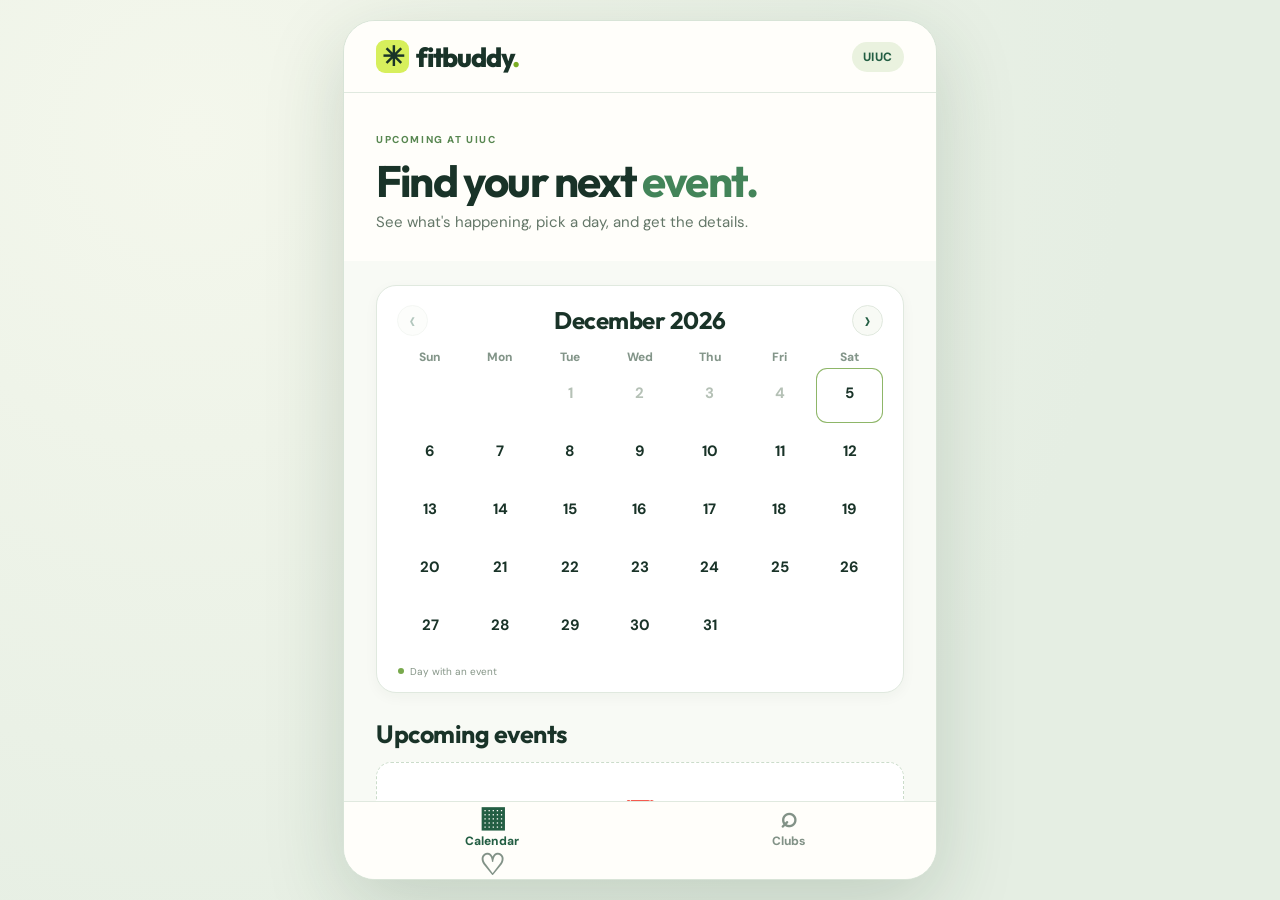
==== calendar.html @ 8c55e340 "Add fresh calendar preview page" ====
<!doctype html>
<html lang="en">
<head>
  <meta charset="utf-8">
  <meta name="viewport" content="width=device-width, initial-scale=1, viewport-fit=cover">
  <meta name="theme-color" content="#f8faf5">
  <meta name="description" content="FitBuddy helps UIUC students discover sport and fitness clubs.">
  <title>FitBuddy — Discover UIUC clubs</title>
  <link rel="preconnect" href="https://fonts.googleapis.com">
  <link rel="preconnect" href="https://fonts.gstatic.com" crossorigin>
  <link href="https://fonts.googleapis.com/css2?family=DM+Sans:wght@400;500;600;700;800&family=Outfit:wght@500;600;700;800&display=swap" rel="stylesheet">
  <link rel="stylesheet" href="styles.css?v=calendar-1">
  <script src="script.js?v=calendar-1" defer></script>
</head>
<body>
  <div class="app-shell">
    <header class="app-header">
      <a class="brand" href="index.html" aria-label="FitBuddy home"><span class="brand-mark" aria-hidden="true">✳</span><span>fitbuddy<span class="brand-dot">.</span></span></a>
      <span class="campus-pill">UIUC</span>
    </header>

    <main class="app-content">
      <section class="calendar-screen" data-screen="calendar" aria-labelledby="calendar-title">
        <div class="calendar-intro">
          <span class="eyebrow">UPCOMING AT UIUC</span>
          <h1 id="calendar-title">Find your next <em>event.</em></h1>
          <p>See what's happening, pick a day, and get the details.</p>
        </div>
        <div class="calendar-body">
          <div class="calendar-panel">
            <div class="calendar-toolbar"><button id="previous-month" type="button" aria-label="Previous month">‹</button><h2 id="calendar-month"></h2><button id="next-month" type="button" aria-label="Next month">›</button></div>
            <div class="calendar-weekdays" aria-hidden="true"><span>Sun</span><span>Mon</span><span>Tue</span><span>Wed</span><span>Thu</span><span>Fri</span><span>Sat</span></div>
            <div class="calendar-grid" id="calendar-grid" aria-label="Event calendar"></div>
            <p class="calendar-key"><span class="calendar-key-dot"></span> Day with an event</p>
          </div>
          <div class="event-heading"><h2 id="event-list-title">Upcoming events</h2><button id="show-all-events" type="button" hidden>Show all</button></div>
          <div class="event-list" id="event-list"></div>
          <div class="event-empty" id="event-empty" hidden><span aria-hidden="true">📅</span><h3>No events shown</h3><p>Browse OneIllinois for the latest activities.</p><a href="https://one.illinois.edu/events" target="_blank" rel="noopener noreferrer">Open OneIllinois events ↗</a></div>
          <p class="calendar-source">Selected events checked October 14, 2026. Times shown in Central Time. Confirm details on the official event page before going. <a href="https://one.illinois.edu/events" target="_blank" rel="noopener noreferrer">See all UIUC events ↗</a></p>
        </div>
      </section>

      <div data-screen="clubs" hidden>
      <section class="welcome" aria-labelledby="welcome-title">
        <span class="eyebrow">YOUR CAMPUS, YOUR NEXT MOVE</span>
        <h1 id="welcome-title">Find a club<br>you'll <em>love.</em></h1>
        <p>Discover sports and fitness clubs at UIUC that match your interests.</p>
      </section>

      <section class="discovery" aria-label="Find clubs">
        <label class="search-label" for="search">What sounds fun?</label>
        <div class="search-box"><span class="search-icon" aria-hidden="true">⌕</span><input id="search" type="search" placeholder="Search clubs or sports" autocomplete="off"></div>

        <div class="filter-row" role="group" aria-label="Filter by interest">
          <button class="filter-chip active" type="button" data-interest="All" aria-pressed="true">All</button>
          <button class="filter-chip" type="button" data-interest="Team sports" aria-pressed="false">⚽ Team sports</button>
          <button class="filter-chip" type="button" data-interest="Movement" aria-pressed="false">🤸 Movement</button>
          <button class="filter-chip" type="button" data-interest="Outdoors" aria-pressed="false">🌿 Outdoors</button>
          <button class="filter-chip" type="button" data-interest="Racket sports" aria-pressed="false">🏸 Racket sports</button>
          <button class="filter-chip" type="button" data-interest="Fitness" aria-pressed="false">💪 Fitness</button>
        </div>
        <input id="saved-only" type="checkbox" hidden>

        <div class="results-heading"><h2><span id="results-title">Clubs for you</span> <span id="result-count"></span></h2><span id="results-status" aria-live="polite"></span></div>
        <div class="activity-grid" id="activity-grid"></div>
        <div class="empty-state" id="empty-state" hidden><div aria-hidden="true">🔎</div><h3 id="empty-title">No clubs found</h3><p id="empty-message">Try a different search or clear a filter.</p><button class="text-button" id="clear-filters" type="button">Show all clubs →</button></div>
      </section>

      <p class="source-note">Clubs are listed on <a href="https://one.illinois.edu/club_signup?category_tags=6551794&amp;group_type=" target="_blank" rel="noopener noreferrer">OneIllinois ↗</a>. Check each club page for current meeting details.</p>
      </div>
    </main>

    <nav class="app-tabbar" aria-label="FitBuddy views">
      <button type="button" data-view="calendar" aria-pressed="true"><span aria-hidden="true">▦</span>Calendar</button>
      <button type="button" data-view="explore" aria-pressed="false"><span aria-hidden="true">⌕</span>Clubs</button>
      <button type="button" data-view="saved" aria-pressed="false"><span aria-hidden="true">♡</span>Saved</button>
    </nav>
  </div>

  <dialog id="details-dialog" aria-labelledby="dialog-title"><button class="dialog-close" type="button" aria-label="Close details">×</button><div id="dialog-content"></div></dialog>
</body>
</html>
---- styles.css ----
:root { --ink:#193328; --green:#235e43; --muted:#667a6c; --bg:#f8faf5; --line:#e0e9df; }
* { box-sizing:border-box; }
html { height:100%; }
body { display:grid; place-items:center; min-height:100dvh; margin:0; padding:20px; color:var(--ink); background:radial-gradient(circle at 15% 15%,#f4f7ec,#e5eee3 70%); font-family:'DM Sans',sans-serif; }
button,input { font:inherit; }
button { cursor:pointer; }
a { color:inherit; text-decoration:none; }
button:focus-visible,a:focus-visible,input:focus-visible { outline:3px solid #8aba62; outline-offset:2px; }
h1,h2,h3,h4,p { margin-top:0; }
h1,h2,h3,h4 { font-family:Outfit,sans-serif; }
.app-shell { display:flex; flex-direction:column; width:min(960px,66dvh,calc(100vw - 40px)); height:calc(100dvh - 40px); overflow:hidden; border:1px solid #d8e4d7; border-radius:32px; background:var(--bg); box-shadow:0 24px 80px rgba(29,67,41,.18); }
.app-header { display:flex; flex:none; align-items:center; justify-content:space-between; height:65px; padding:0 22px; border-bottom:1px solid var(--line); background:#fffefa; }
.brand { display:inline-flex; align-items:center; gap:7px; font-family:Outfit,sans-serif; font-size:23px; font-weight:800; letter-spacing:-1.2px; }
.brand-mark { display:grid; place-items:center; width:28px; height:28px; border-radius:9px; background:#d7ef5c; font-size:23px; line-height:1; }
.brand-dot { color:#7bad24; }
.campus-pill { padding:7px 11px; border-radius:99px; background:#eaf2df; color:var(--green); font-size:11px; font-weight:800; letter-spacing:.6px; }
.app-content { flex:1; min-height:0; overflow-y:auto; overscroll-behavior:contain; scrollbar-width:none; }
.app-content::-webkit-scrollbar,.filter-row::-webkit-scrollbar { display:none; }
[data-screen][hidden],#event-empty[hidden],#show-all-events[hidden] { display:none !important; }
.calendar-intro { padding:27px 22px 22px; background:#fffefa; }
.calendar-intro h1 { margin:10px 0 7px; font-size:39px; line-height:1.05; letter-spacing:-1.8px; }
.calendar-intro h1 em { color:#438459; font-style:normal; }
.calendar-intro p { margin:0; color:#647768; font-size:13px; line-height:1.5; }
.calendar-body { padding:20px 22px 24px; }
.calendar-panel { padding:16px 14px 11px; border:1px solid var(--line); border-radius:20px; background:white; box-shadow:0 4px 14px rgba(25,55,32,.04); }
.calendar-toolbar { display:flex; align-items:center; justify-content:space-between; gap:8px; margin-bottom:13px; }
.calendar-toolbar h2 { margin:0; font-size:20px; letter-spacing:-.5px; text-align:center; }
.calendar-toolbar button { display:grid; place-items:center; flex:none; width:31px; height:31px; border:1px solid #e1e9df; border-radius:50%; background:#f8faf5; color:var(--green); font-size:25px; line-height:1; }
.calendar-toolbar button:hover:not(:disabled) { background:#e8f2df; }
.calendar-toolbar button:disabled { opacity:.35; cursor:default; }
.calendar-weekdays,.calendar-grid { display:grid; grid-template-columns:repeat(7,minmax(0,1fr)); gap:3px; }
.calendar-weekdays { margin-bottom:3px; color:#839589; text-align:center; font-size:10px; font-weight:800; }
.calendar-day { position:relative; display:grid; place-items:center; width:100%; aspect-ratio:1; padding:0 0 5px; border:0; border-radius:11px; background:transparent; color:var(--ink); font-size:13px; font-weight:700; }
.calendar-day:hover:not(:disabled) { background:#edf5e8; }
.calendar-day:disabled { color:#b5c1b6; cursor:default; }
.calendar-day.is-today { box-shadow:inset 0 0 0 1px #8eb668; }
.calendar-day.is-selected { background:var(--green); color:white; }
.calendar-day.has-event i { position:absolute; bottom:5px; width:5px; height:5px; border-radius:50%; background:#78a94c; }
.calendar-day.is-selected i { background:#d7ef5c; }
.calendar-key { display:flex; align-items:center; gap:6px; margin:10px 1px 0; color:#849486; font-size:10px; }
.calendar-key-dot { width:6px; height:6px; border-radius:50%; background:#78a94c; }
.event-heading { display:flex; align-items:center; justify-content:space-between; gap:8px; margin:25px 0 12px; }
.event-heading h2 { margin:0; font-size:21px; letter-spacing:-.5px; }
.event-heading button { border:0; background:none; color:var(--green); font-size:11px; font-weight:800; }
.event-list { display:grid; gap:10px; }
.event-card { display:grid; grid-template-columns:49px minmax(0,1fr) 26px; align-items:center; gap:11px; min-height:91px; padding:12px; border:1px solid var(--line); border-radius:15px; background:white; box-shadow:0 3px 12px rgba(25,55,32,.04); }
.event-date { display:flex; flex-direction:column; align-items:center; justify-content:center; align-self:stretch; min-height:57px; border-radius:11px; background:#e5f0dd; color:var(--green); }
.event-date span { font-size:9px; font-weight:800; letter-spacing:.7px; text-transform:uppercase; }
.event-date strong { font-family:Outfit,sans-serif; font-size:23px; line-height:1; }
.event-card-main { min-width:0; }
.event-type { color:#5a8a50; font-size:9px; font-weight:800; text-transform:uppercase; letter-spacing:.8px; }
.event-card h3 { margin:3px 0 3px; font-size:14px; line-height:1.2; }
.event-card p { margin:0 0 4px; overflow:hidden; color:#708273; font-size:10px; text-overflow:ellipsis; white-space:nowrap; }
.event-time { color:#526e58; font-size:10px; font-weight:700; }
.event-link { display:grid; place-items:center; width:26px; height:26px; border-radius:50%; background:#eaf3e4; color:var(--green); font-size:17px; }
.event-link:hover { background:var(--green); color:white; }
.event-empty { padding:34px 15px; border:1px dashed #cbdcca; border-radius:15px; background:white; text-align:center; }
.event-empty>span { font-size:27px; }.event-empty h3 { margin:9px 0 4px; font-size:17px; }.event-empty p { margin:0 0 10px; color:var(--muted); font-size:12px; }.event-empty a { color:var(--green); font-size:12px; font-weight:800; text-decoration:underline; }
.calendar-source { margin:17px 0 0; color:#819183; font-size:11px; line-height:1.5; }
.calendar-source a { color:var(--green); font-weight:800; text-decoration:underline; }
.welcome { padding:27px 22px 22px; background:#fffefa; }
.eyebrow,.section-kicker { color:#588751; font-size:10px; font-weight:800; letter-spacing:1.6px; }
.welcome h1 { margin:10px 0 9px; font-size:44px; line-height:1.02; letter-spacing:-2.2px; }
.welcome h1 em { color:#438459; font-style:normal; }
.welcome p { max-width:320px; margin:0; color:#647768; font-size:13px; line-height:1.5; }
.discovery { padding:21px 22px 20px; }
.search-label { display:block; margin-bottom:9px; font-family:Outfit,sans-serif; font-size:15px; font-weight:700; }
.search-box { display:flex; align-items:center; gap:9px; height:49px; padding:0 13px; border:1px solid #dbe6da; border-radius:13px; background:white; box-shadow:0 4px 14px rgba(28,62,38,.04); }
.search-box:focus-within { outline:2px solid #90bb67; outline-offset:1px; }
.search-icon { color:#809584; font-size:28px; line-height:1; }
.search-box input { width:100%; min-width:0; border:0; outline:0; color:var(--ink); background:transparent; font-size:13px; }
.search-box input::placeholder { color:#9aa99d; }
.filter-row { display:flex; gap:8px; width:calc(100% + 22px); margin:16px 0 0; padding:0 22px 7px 0; overflow-x:auto; scrollbar-width:none; }
.filter-chip { flex:none; padding:9px 12px; border:1px solid #dfe7dd; border-radius:99px; background:white; color:#51685a; font-size:12px; font-weight:700; white-space:nowrap; }
.filter-chip:hover,.filter-chip.active { border-color:var(--green); background:var(--green); color:white; }
.results-heading { display:flex; align-items:center; justify-content:space-between; gap:6px; margin:21px 0 12px; }
.results-heading h2 { margin:0; font-size:21px; letter-spacing:-.5px; }
#result-count { display:inline-grid; place-items:center; width:24px; height:24px; margin-left:4px; border-radius:50%; background:#e2efd9; color:#4f7955; font:700 11px 'DM Sans',sans-serif; vertical-align:middle; }
#results-status { color:#859588; font-size:10px; white-space:nowrap; }
.activity-grid { display:grid; gap:11px; }
.activity-card { display:grid; grid-template-columns:91px minmax(0,1fr); min-height:146px; overflow:hidden; border:1px solid #e0e9df; border-radius:16px; background:white; box-shadow:0 4px 14px rgba(25,55,32,.04); }
.card-visual { position:relative; display:grid; place-items:center; min-height:146px; overflow:hidden; }
.card-visual::before,.dialog-visual::before { content:''; position:absolute; width:120px; height:120px; top:-60px; right:-55px; border-radius:50%; background:rgba(255,255,255,.36); }
.card-visual::after { content:''; position:absolute; width:70px; height:70px; bottom:-38px; left:-20px; border-radius:50%; background:rgba(255,255,255,.25); }
.lime { background:#e8f0c7; }.peach { background:#f7e5d5; }.lavender { background:#ece7f3; }.sage { background:#dcebdc; }.sky { background:#dceaf1; }.pink { background:#f4e2e9; }.gold { background:#f5edca; }.blue { background:#e1e9f6; }
.card-emoji { z-index:1; font-size:37px; }
.category-label { display:none; }
.card-body { display:flex; flex-direction:column; min-width:0; padding:11px 12px; }
.card-title-row { display:flex; justify-content:space-between; align-items:start; gap:4px; }
.card-title-row h4 { margin:0; font-size:15px; line-height:1.17; letter-spacing:-.3px; }
.save-button { flex:none; padding:0; border:0; background:none; color:#6e8d6a; font-size:23px; line-height:19px; }
.save-button.is-saved { color:#d96b68; }
.card-body>p { display:-webkit-box; overflow:hidden; -webkit-box-orient:vertical; -webkit-line-clamp:2; margin:6px 0; color:#697b6c; font-size:11px; line-height:1.4; }
.tag-list { display:flex; flex-wrap:wrap; gap:4px; margin-bottom:6px; }
.tag-list span { padding:3px 5px; border-radius:5px; background:#eff4ec; color:#65806a; font-size:9px; font-weight:700; }
.card-bottom-row { display:flex; justify-content:space-between; align-items:center; gap:5px; margin-top:auto; padding-top:6px; border-top:1px solid #edf1ea; color:#748776; font-size:10px; font-weight:700; }
.details-button { display:grid; place-items:center; flex:none; width:25px; height:25px; border:0; border-radius:50%; background:#e8f1e1; color:#3c7a48; font-size:16px; }
.details-button:hover { background:var(--green); color:white; }
.source-note { margin:0; padding:0 22px 24px; color:#829183; font-size:11px; line-height:1.5; }
.source-note a { color:var(--green); font-weight:800; text-decoration:underline; text-underline-offset:2px; }
.empty-state[hidden] { display:none; }
.empty-state { padding:42px 15px; border:1px dashed #cbdcca; border-radius:15px; background:white; text-align:center; }
.empty-state>div { font-size:30px; }.empty-state h3 { margin:9px 0 5px; font-size:18px; }.empty-state p { margin:0 0 11px; color:var(--muted); font-size:12px; }
.text-button { border:0; background:none; color:var(--green); font-size:12px; font-weight:800; }
.app-tabbar { display:grid; flex:none; grid-template-columns:1fr 1fr; height:66px; border-top:1px solid var(--line); background:#fffefa; }
.app-tabbar button { display:flex; flex-direction:column; align-items:center; justify-content:center; gap:1px; border:0; background:transparent; color:#829287; font-size:10px; font-weight:800; }
.app-tabbar button span { font-size:26px; line-height:1; }
.app-tabbar button[aria-pressed="true"] { color:var(--green); }
dialog { width:min(390px,calc(100% - 28px)); max-height:calc(100dvh - 35px); padding:0 0 22px; border:0; border-radius:23px; color:var(--ink); box-shadow:0 22px 70px rgba(13,40,21,.27); }
dialog::backdrop { background:rgba(15,43,26,.55); }
.dialog-close { position:absolute; z-index:2; top:13px; right:13px; display:grid; place-items:center; width:35px; height:35px; border:0; border-radius:50%; background:white; font-size:24px; }
.dialog-visual { position:relative; display:grid; place-items:center; height:130px; overflow:hidden; }
.dialog-visual span { z-index:1; font-size:61px; }
#dialog-content>.section-kicker,#dialog-content>h2,#dialog-content>p,#dialog-content>h3,.official-link,.dialog-save { margin-left:22px; margin-right:22px; }
#dialog-content>.section-kicker { display:block; margin-top:22px; }
#dialog-content>h2 { margin-top:5px; margin-bottom:8px; font-size:28px; line-height:1.1; }
#dialog-content>p { color:#607163; font-size:13px; line-height:1.55; }
#dialog-content>h3 { margin-top:23px; margin-bottom:7px; font-size:17px; }
#dialog-content .demo-note { padding:10px 12px; border-radius:9px; background:#f0f4ec; font-size:11px; }
.primary-button,.secondary-button { display:flex; align-items:center; justify-content:center; min-height:45px; border-radius:99px; font-size:13px; font-weight:800; }
.primary-button { border:0; background:var(--green); color:white; }.primary-button:hover { background:#347953; }
.secondary-button { border:1px solid #bad1bc; background:white; color:var(--green); }.secondary-button:hover { background:#eef5e9; }
.official-link { margin-top:8px; }.dialog-save { width:calc(100% - 44px); margin-top:9px; }
@media (min-width:501px) {
  .app-header { height:72px; padding:0 32px; }
  .brand { font-size:27px; }
  .brand-mark { width:33px; height:33px; font-size:27px; }
  .campus-pill { font-size:12px; }
  .calendar-intro { padding:34px 32px 27px; }
  .calendar-intro h1 { font-size:clamp(44px,4.6dvh,62px); }
  .calendar-intro p { font-size:15px; }
  .calendar-body { padding:24px 32px 30px; }
  .calendar-panel { padding:19px 20px 14px; }
  .calendar-toolbar h2 { font-size:24px; }
  .calendar-day { max-height:55px; font-size:15px; }
  .calendar-weekdays { font-size:12px; }
  .event-heading h2 { font-size:25px; }
  .event-card { grid-template-columns:58px minmax(0,1fr) 30px; min-height:105px; padding:15px; }
  .event-date strong { font-size:27px; }
  .event-card h3 { font-size:18px; }
  .event-card p,.event-time { font-size:12px; }
  .event-type { font-size:10px; }
  .calendar-source { font-size:12px; }
  .welcome { padding:34px 32px 27px; }
  .welcome h1 { font-size:clamp(46px,5dvh,65px); }
  .welcome p { max-width:480px; font-size:15px; }
  .discovery { padding:24px 32px 24px; }
  .search-label { font-size:17px; }
  .search-box { height:56px; }
  .search-box input { font-size:15px; }
  .filter-row { width:calc(100% + 32px); padding-right:32px; }
  .filter-chip { font-size:13px; padding:10px 15px; }
  .results-heading { margin-top:27px; }
  .results-heading h2 { font-size:26px; }
  .activity-grid { gap:13px; }
  .activity-card { grid-template-columns:115px minmax(0,1fr); min-height:155px; }
  .card-visual { min-height:155px; }
  .card-emoji { font-size:44px; }
  .card-body { padding:15px 18px; }
  .card-title-row h4 { font-size:19px; }
  .card-body>p { font-size:13px; }
  .tag-list span { font-size:10px; }
  .card-bottom-row { font-size:11px; }
  .source-note { padding:0 32px 30px; font-size:12px; }
  .app-tabbar { height:78px; }
  .app-tabbar button { font-size:12px; }
  .app-tabbar button span { font-size:29px; }
}
@media (max-width:500px) {
  body { display:block; min-height:100dvh; padding:0; background:var(--bg); }
  .app-shell { width:100%; height:100dvh; border:0; border-radius:0; box-shadow:none; }
  .app-header { height:calc(62px + env(safe-area-inset-top)); padding-top:env(safe-area-inset-top); }
  .app-tabbar { height:calc(66px + env(safe-area-inset-bottom)); padding-bottom:env(safe-area-inset-bottom); }
}
@media (max-width:360px) { .welcome h1 { font-size:40px; }.activity-card { grid-template-columns:77px minmax(0,1fr); }.card-body { padding:10px; }.card-title-row h4 { font-size:14px; } }
@media (prefers-reduced-motion:reduce) { * { scroll-behavior:auto !important; } }
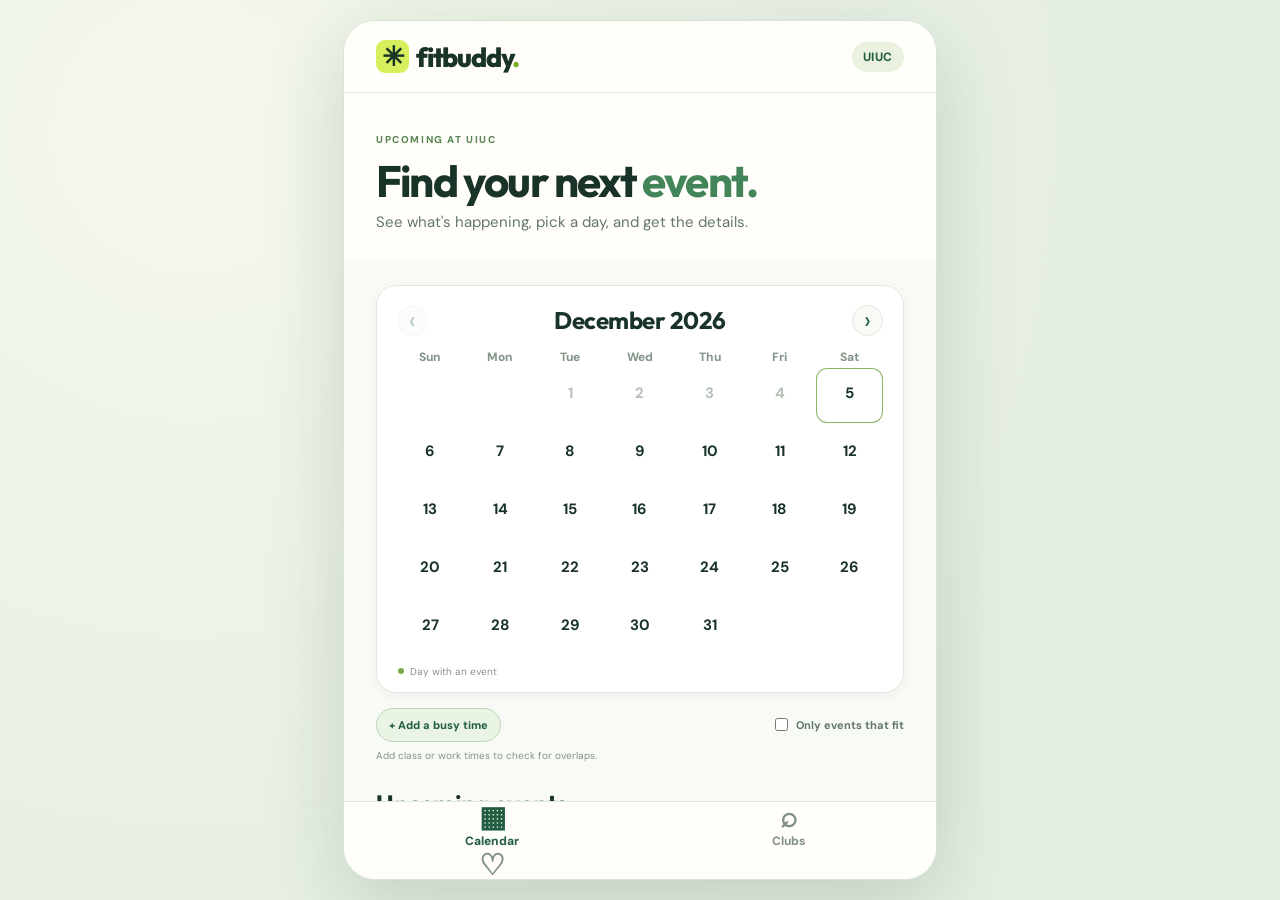
==== commit cddbd6c2: "Add full OneIllinois directory and schedule fit checks" ====
--- a/calendar.html
+++ b/calendar.html
@@ -9,13 +9,14 @@
   <link rel="preconnect" href="https://fonts.googleapis.com">
   <link rel="preconnect" href="https://fonts.gstatic.com" crossorigin>
   <link href="https://fonts.googleapis.com/css2?family=DM+Sans:wght@400;500;600;700;800&family=Outfit:wght@500;600;700;800&display=swap" rel="stylesheet">
-  <link rel="stylesheet" href="styles.css?v=calendar-1">
-  <script src="script.js?v=calendar-1" defer></script>
+  <link rel="stylesheet" href="styles.css?v=directory-1">
+  <script src="club-directory.js?v=directory-1" defer></script>
+  <script src="script.js?v=directory-1" defer></script>
 </head>
 <body>
   <div class="app-shell">
     <header class="app-header">
-      <a class="brand" href="index.html" aria-label="FitBuddy home"><span class="brand-mark" aria-hidden="true">✳</span><span>fitbuddy<span class="brand-dot">.</span></span></a>
+      <a class="brand" href="directory.html" aria-label="FitBuddy home"><span class="brand-mark" aria-hidden="true">✳</span><span>fitbuddy<span class="brand-dot">.</span></span></a>
       <span class="campus-pill">UIUC</span>
     </header>
 
@@ -33,40 +34,42 @@
             <div class="calendar-grid" id="calendar-grid" aria-label="Event calendar"></div>
             <p class="calendar-key"><span class="calendar-key-dot"></span> Day with an event</p>
           </div>
+          <div class="availability-row"><button id="add-busy-time" type="button">+ Add a busy time</button><label><input id="fit-only" type="checkbox"> Only events that fit</label></div>
+          <p class="availability-note" id="availability-note">Add class or work times to check for overlaps.</p>
           <div class="event-heading"><h2 id="event-list-title">Upcoming events</h2><button id="show-all-events" type="button" hidden>Show all</button></div>
           <div class="event-list" id="event-list"></div>
           <div class="event-empty" id="event-empty" hidden><span aria-hidden="true">📅</span><h3>No events shown</h3><p>Browse OneIllinois for the latest activities.</p><a href="https://one.illinois.edu/events" target="_blank" rel="noopener noreferrer">Open OneIllinois events ↗</a></div>
-          <p class="calendar-source">Selected events checked October 14, 2026. Times shown in Central Time. Confirm details on the official event page before going. <a href="https://one.illinois.edu/events" target="_blank" rel="noopener noreferrer">See all UIUC events ↗</a></p>
+          <p class="calendar-source">Selected events checked October 14, 2026. Schedule checks use only busy times you add here. Joining happens on OneIllinois and may require sign-in. <a href="https://one.illinois.edu/events" target="_blank" rel="noopener noreferrer">See all UIUC events ↗</a></p>
         </div>
       </section>
 
       <div data-screen="clubs" hidden>
       <section class="welcome" aria-labelledby="welcome-title">
-        <span class="eyebrow">YOUR CAMPUS, YOUR NEXT MOVE</span>
-        <h1 id="welcome-title">Find a club<br>you'll <em>love.</em></h1>
-        <p>Discover sports and fitness clubs at UIUC that match your interests.</p>
+        <span class="eyebrow">THE WHOLE UIUC DIRECTORY</span>
+        <h1 id="welcome-title">Find your<br><em>people.</em></h1>
+        <p>Search every public OneIllinois group, from sports to arts and everything between.</p>
       </section>
 
       <section class="discovery" aria-label="Find clubs">
-        <label class="search-label" for="search">What sounds fun?</label>
-        <div class="search-box"><span class="search-icon" aria-hidden="true">⌕</span><input id="search" type="search" placeholder="Search clubs or sports" autocomplete="off"></div>
+        <label class="search-label" for="search">Find a club</label>
+        <div class="search-box"><span class="search-icon" aria-hidden="true">⌕</span><input id="search" type="search" placeholder="Search all UIUC clubs" autocomplete="off"></div>
 
         <div class="filter-row" role="group" aria-label="Filter by interest">
-          <button class="filter-chip active" type="button" data-interest="All" aria-pressed="true">All</button>
-          <button class="filter-chip" type="button" data-interest="Team sports" aria-pressed="false">⚽ Team sports</button>
-          <button class="filter-chip" type="button" data-interest="Movement" aria-pressed="false">🤸 Movement</button>
-          <button class="filter-chip" type="button" data-interest="Outdoors" aria-pressed="false">🌿 Outdoors</button>
-          <button class="filter-chip" type="button" data-interest="Racket sports" aria-pressed="false">🏸 Racket sports</button>
-          <button class="filter-chip" type="button" data-interest="Fitness" aria-pressed="false">💪 Fitness</button>
+          <button class="filter-chip active" type="button" data-interest="All" aria-pressed="true">All groups</button>
+          <button class="filter-chip" type="button" data-interest="Sports" aria-pressed="false">⚽ Sports</button>
+          <button class="filter-chip" type="button" data-interest="Wellness" aria-pressed="false">💪 Wellness</button>
+          <button class="filter-chip" type="button" data-interest="Arts" aria-pressed="false">🎨 Arts</button>
+          <button class="filter-chip" type="button" data-interest="Social" aria-pressed="false">✳ Social</button>
         </div>
         <input id="saved-only" type="checkbox" hidden>
 
         <div class="results-heading"><h2><span id="results-title">Clubs for you</span> <span id="result-count"></span></h2><span id="results-status" aria-live="polite"></span></div>
         <div class="activity-grid" id="activity-grid"></div>
+        <button class="load-more" id="load-more" type="button" hidden>Show more clubs</button>
         <div class="empty-state" id="empty-state" hidden><div aria-hidden="true">🔎</div><h3 id="empty-title">No clubs found</h3><p id="empty-message">Try a different search or clear a filter.</p><button class="text-button" id="clear-filters" type="button">Show all clubs →</button></div>
       </section>
 
-      <p class="source-note">Clubs are listed on <a href="https://one.illinois.edu/club_signup?category_tags=6551794&amp;group_type=" target="_blank" rel="noopener noreferrer">OneIllinois ↗</a>. Check each club page for current meeting details.</p>
+      <p class="source-note">Directory snapshot from October 14, 2026. Check <a href="https://one.illinois.edu/club_signup" target="_blank" rel="noopener noreferrer">OneIllinois ↗</a> for current membership and event details.</p>
       </div>
     </main>
 
@@ -78,5 +81,22 @@
   </div>
 
   <dialog id="details-dialog" aria-labelledby="dialog-title"><button class="dialog-close" type="button" aria-label="Close details">×</button><div id="dialog-content"></div></dialog>
+  <dialog id="availability-dialog" aria-labelledby="availability-title">
+    <button class="availability-close dialog-close" type="button" aria-label="Close schedule">×</button>
+    <div class="availability-dialog-body">
+      <span class="eyebrow">MY SCHEDULE</span>
+      <h2 id="availability-title">When are you busy?</h2>
+      <p>Add class, work, or other busy times. They stay in this browser.</p>
+      <form id="busy-form">
+        <label>Date <input id="busy-date" type="date" required></label>
+        <div class="busy-time-row"><label>From <input id="busy-start" type="time" required></label><label>To <input id="busy-end" type="time" required></label></div>
+        <label>What is it? <input id="busy-label" type="text" maxlength="40" placeholder="Class, work, practice…"></label>
+        <p class="busy-error" id="busy-error" aria-live="polite"></p>
+        <button class="primary-button" type="submit">Save busy time</button>
+      </form>
+      <h3>Saved busy times</h3>
+      <div id="busy-list"></div>
+    </div>
+  </dialog>
 </body>
 </html>
--- a/styles.css
+++ b/styles.css
@@ -39,11 +39,17 @@
 .calendar-day.is-selected i { background:#d7ef5c; }
 .calendar-key { display:flex; align-items:center; gap:6px; margin:10px 1px 0; color:#849486; font-size:10px; }
 .calendar-key-dot { width:6px; height:6px; border-radius:50%; background:#78a94c; }
+.availability-row { display:flex; align-items:center; justify-content:space-between; flex-wrap:wrap; gap:8px; margin-top:15px; }
+.availability-row button { padding:9px 12px; border:1px solid #bdd5ba; border-radius:99px; background:#eaf4e5; color:var(--green); font-size:11px; font-weight:800; }
+.availability-row button:hover { background:#dcefd5; }
+.availability-row label { display:flex; align-items:center; gap:5px; color:#617763; font-size:11px; font-weight:700; }
+.availability-row input { accent-color:var(--green); }
+.availability-note { margin:7px 0 0; color:#859587; font-size:10px; line-height:1.4; }
 .event-heading { display:flex; align-items:center; justify-content:space-between; gap:8px; margin:25px 0 12px; }
 .event-heading h2 { margin:0; font-size:21px; letter-spacing:-.5px; }
 .event-heading button { border:0; background:none; color:var(--green); font-size:11px; font-weight:800; }
 .event-list { display:grid; gap:10px; }
-.event-card { display:grid; grid-template-columns:49px minmax(0,1fr) 26px; align-items:center; gap:11px; min-height:91px; padding:12px; border:1px solid var(--line); border-radius:15px; background:white; box-shadow:0 3px 12px rgba(25,55,32,.04); }
+.event-card { display:grid; grid-template-columns:49px minmax(0,1fr); align-items:start; gap:11px; min-height:105px; padding:12px; border:1px solid var(--line); border-radius:15px; background:white; box-shadow:0 3px 12px rgba(25,55,32,.04); }
 .event-date { display:flex; flex-direction:column; align-items:center; justify-content:center; align-self:stretch; min-height:57px; border-radius:11px; background:#e5f0dd; color:var(--green); }
 .event-date span { font-size:9px; font-weight:800; letter-spacing:.7px; text-transform:uppercase; }
 .event-date strong { font-family:Outfit,sans-serif; font-size:23px; line-height:1; }
@@ -52,8 +58,11 @@
 .event-card h3 { margin:3px 0 3px; font-size:14px; line-height:1.2; }
 .event-card p { margin:0 0 4px; overflow:hidden; color:#708273; font-size:10px; text-overflow:ellipsis; white-space:nowrap; }
 .event-time { color:#526e58; font-size:10px; font-weight:700; }
-.event-link { display:grid; place-items:center; width:26px; height:26px; border-radius:50%; background:#eaf3e4; color:var(--green); font-size:17px; }
-.event-link:hover { background:var(--green); color:white; }
+.event-fit { display:inline-block; margin-left:7px; padding:3px 6px; border-radius:99px; font-size:9px; font-weight:800; }
+.event-fit.available { background:#e8f3e4; color:#3a794a; }
+.event-fit.conflict { background:#fff0e7; color:#a15b2a; }
+.event-join { display:block; width:max-content; margin-top:9px; color:var(--green); font-size:11px; font-weight:800; text-decoration:underline; text-underline-offset:3px; }
+.event-join:hover { color:#438c5c; }
 .event-empty { padding:34px 15px; border:1px dashed #cbdcca; border-radius:15px; background:white; text-align:center; }
 .event-empty>span { font-size:27px; }.event-empty h3 { margin:9px 0 4px; font-size:17px; }.event-empty p { margin:0 0 10px; color:var(--muted); font-size:12px; }.event-empty a { color:var(--green); font-size:12px; font-weight:800; text-decoration:underline; }
 .calendar-source { margin:17px 0 0; color:#819183; font-size:11px; line-height:1.5; }
@@ -75,7 +84,7 @@
 .filter-chip:hover,.filter-chip.active { border-color:var(--green); background:var(--green); color:white; }
 .results-heading { display:flex; align-items:center; justify-content:space-between; gap:6px; margin:21px 0 12px; }
 .results-heading h2 { margin:0; font-size:21px; letter-spacing:-.5px; }
-#result-count { display:inline-grid; place-items:center; width:24px; height:24px; margin-left:4px; border-radius:50%; background:#e2efd9; color:#4f7955; font:700 11px 'DM Sans',sans-serif; vertical-align:middle; }
+#result-count { display:inline-grid; place-items:center; min-width:24px; height:24px; margin-left:4px; padding:0 6px; border-radius:99px; background:#e2efd9; color:#4f7955; font:700 11px 'DM Sans',sans-serif; vertical-align:middle; }
 #results-status { color:#859588; font-size:10px; white-space:nowrap; }
 .activity-grid { display:grid; gap:11px; }
 .activity-card { display:grid; grid-template-columns:91px minmax(0,1fr); min-height:146px; overflow:hidden; border:1px solid #e0e9df; border-radius:16px; background:white; box-shadow:0 4px 14px rgba(25,55,32,.04); }
@@ -102,6 +111,9 @@
 .empty-state { padding:42px 15px; border:1px dashed #cbdcca; border-radius:15px; background:white; text-align:center; }
 .empty-state>div { font-size:30px; }.empty-state h3 { margin:9px 0 5px; font-size:18px; }.empty-state p { margin:0 0 11px; color:var(--muted); font-size:12px; }
 .text-button { border:0; background:none; color:var(--green); font-size:12px; font-weight:800; }
+.load-more { display:block; width:100%; margin-top:14px; padding:12px; border:1px solid #bad1bc; border-radius:12px; background:white; color:var(--green); font-size:12px; font-weight:800; }
+.load-more[hidden] { display:none; }
+.load-more:hover { background:#edf6e9; }
 .app-tabbar { display:grid; flex:none; grid-template-columns:1fr 1fr; height:66px; border-top:1px solid var(--line); background:#fffefa; }
 .app-tabbar button { display:flex; flex-direction:column; align-items:center; justify-content:center; gap:1px; border:0; background:transparent; color:#829287; font-size:10px; font-weight:800; }
 .app-tabbar button span { font-size:26px; line-height:1; }
@@ -116,11 +128,29 @@
 #dialog-content>h2 { margin-top:5px; margin-bottom:8px; font-size:28px; line-height:1.1; }
 #dialog-content>p { color:#607163; font-size:13px; line-height:1.55; }
 #dialog-content>h3 { margin-top:23px; margin-bottom:7px; font-size:17px; }
+.detail-tags { display:flex; flex-wrap:wrap; gap:5px; margin:10px 22px 0; }
+.detail-tags span { padding:5px 7px; border-radius:6px; background:#eff4ec; color:#4e7355; font-size:10px; font-weight:700; }
 #dialog-content .demo-note { padding:10px 12px; border-radius:9px; background:#f0f4ec; font-size:11px; }
 .primary-button,.secondary-button { display:flex; align-items:center; justify-content:center; min-height:45px; border-radius:99px; font-size:13px; font-weight:800; }
 .primary-button { border:0; background:var(--green); color:white; }.primary-button:hover { background:#347953; }
 .secondary-button { border:1px solid #bad1bc; background:white; color:var(--green); }.secondary-button:hover { background:#eef5e9; }
 .official-link { margin-top:8px; }.dialog-save { width:calc(100% - 44px); margin-top:9px; }
+.availability-dialog-body { padding:25px 22px 22px; }
+.availability-dialog-body h2 { margin:7px 0 7px; font-size:25px; }
+.availability-dialog-body>p { color:#647768; font-size:12px; line-height:1.5; }
+.availability-dialog-body form { display:grid; gap:11px; margin:16px 0 22px; }
+.availability-dialog-body form label { display:grid; gap:5px; color:#4f6b56; font-size:11px; font-weight:800; }
+.availability-dialog-body input { width:100%; min-width:0; padding:10px; border:1px solid #d9e5d8; border-radius:9px; background:white; color:var(--ink); font-size:13px; }
+.busy-time-row { display:grid; grid-template-columns:1fr 1fr; gap:10px; }
+.availability-dialog-body .primary-button { width:100%; }
+.busy-error { min-height:0; margin:0; color:#b04b35; font-size:11px; }
+.availability-dialog-body h3 { margin:0 0 9px; font-size:16px; }
+.busy-item { display:flex; align-items:center; justify-content:space-between; gap:8px; padding:10px 0; border-top:1px solid var(--line); }
+.busy-item strong,.busy-item span { display:block; }
+.busy-item strong { font-size:12px; }
+.busy-item span { margin-top:3px; color:#748876; font-size:10px; }
+.busy-item button { border:0; background:none; color:#a66657; font-size:22px; }
+.no-busy-times { color:#849486; font-size:11px; }
 @media (min-width:501px) {
   .app-header { height:72px; padding:0 32px; }
   .brand { font-size:27px; }
@@ -135,7 +165,7 @@
   .calendar-day { max-height:55px; font-size:15px; }
   .calendar-weekdays { font-size:12px; }
   .event-heading h2 { font-size:25px; }
-  .event-card { grid-template-columns:58px minmax(0,1fr) 30px; min-height:105px; padding:15px; }
+  .event-card { grid-template-columns:58px minmax(0,1fr); min-height:105px; padding:15px; }
   .event-date strong { font-size:27px; }
   .event-card h3 { font-size:18px; }
   .event-card p,.event-time { font-size:12px; }
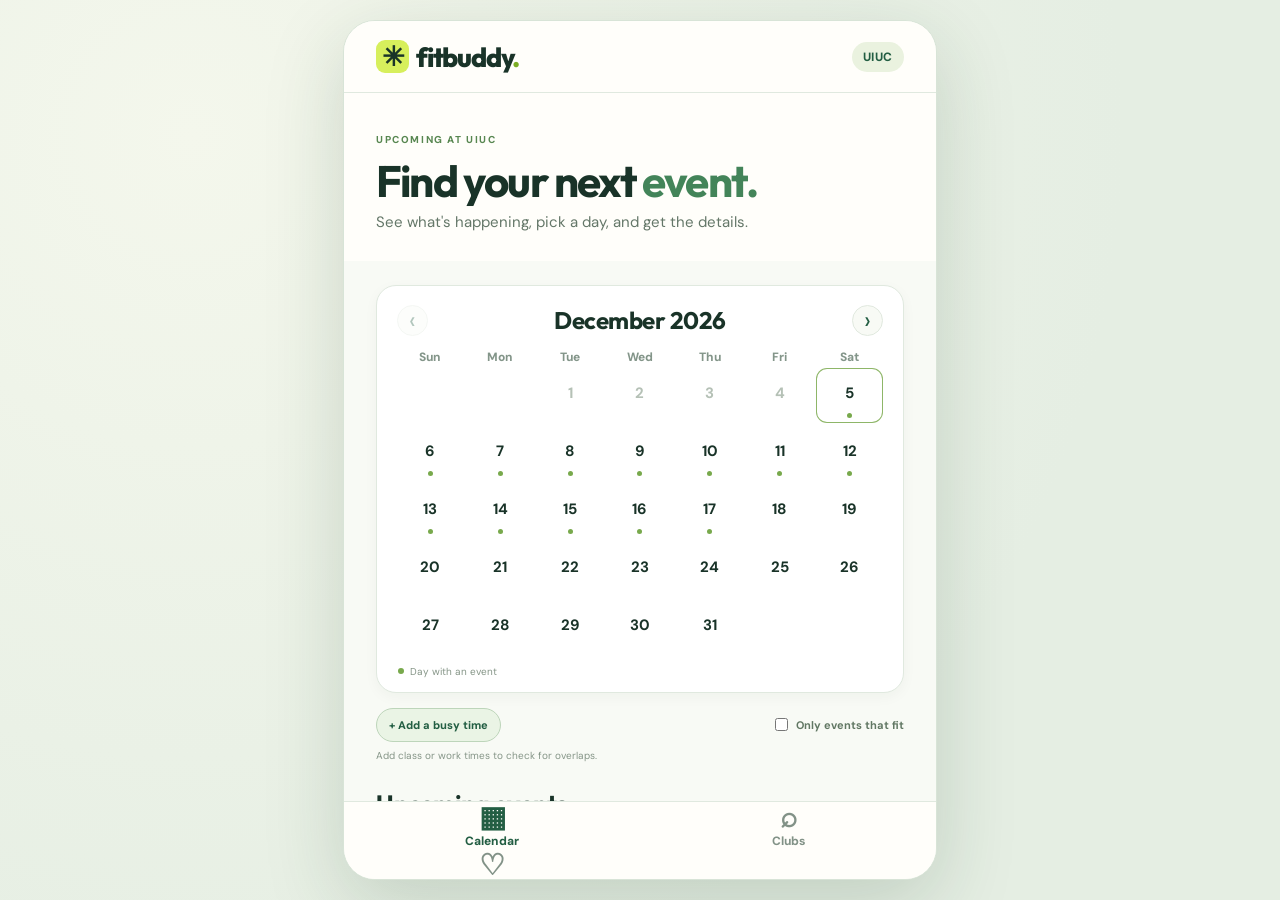
==== commit ef7f72a7: "Expand FitBuddy calendar from public OneIllinois events" ====
--- a/calendar.html
+++ b/calendar.html
@@ -11,7 +11,8 @@
   <link href="https://fonts.googleapis.com/css2?family=DM+Sans:wght@400;500;600;700;800&family=Outfit:wght@500;600;700;800&display=swap" rel="stylesheet">
   <link rel="stylesheet" href="styles.css?v=directory-1">
   <script src="club-directory.js?v=directory-1" defer></script>
-  <script src="script.js?v=directory-1" defer></script>
+  <script src="public-events.js?v=public-events-1" defer></script>
+  <script src="script.js?v=public-events-1" defer></script>
 </head>
 <body>
   <div class="app-shell">
@@ -38,8 +39,9 @@
           <p class="availability-note" id="availability-note">Add class or work times to check for overlaps.</p>
           <div class="event-heading"><h2 id="event-list-title">Upcoming events</h2><button id="show-all-events" type="button" hidden>Show all</button></div>
           <div class="event-list" id="event-list"></div>
+          <button class="load-more" id="show-more-events" type="button" hidden>Show more events</button>
           <div class="event-empty" id="event-empty" hidden><span aria-hidden="true">📅</span><h3>No events shown</h3><p>Browse OneIllinois for the latest activities.</p><a href="https://one.illinois.edu/events" target="_blank" rel="noopener noreferrer">Open OneIllinois events ↗</a></div>
-          <p class="calendar-source">Selected events checked October 14, 2026. Schedule checks use only busy times you add here. Joining happens on OneIllinois and may require sign-in. <a href="https://one.illinois.edu/events" target="_blank" rel="noopener noreferrer">See all UIUC events ↗</a></p>
+          <p class="calendar-source">Public club events from <a href="https://one.illinois.edu/events" target="_blank" rel="noopener noreferrer">OneIllinois ↗</a>, updated October 14, 2026. Some trips may be shared only with members. <a href="https://one.illinois.edu/outdooradventureclub/events/" target="_blank" rel="noopener noreferrer">Outdoor Adventure Club events ↗</a> Schedule checks use the busy times you add here. Joining may require sign-in.</p>
         </div>
       </section>
 
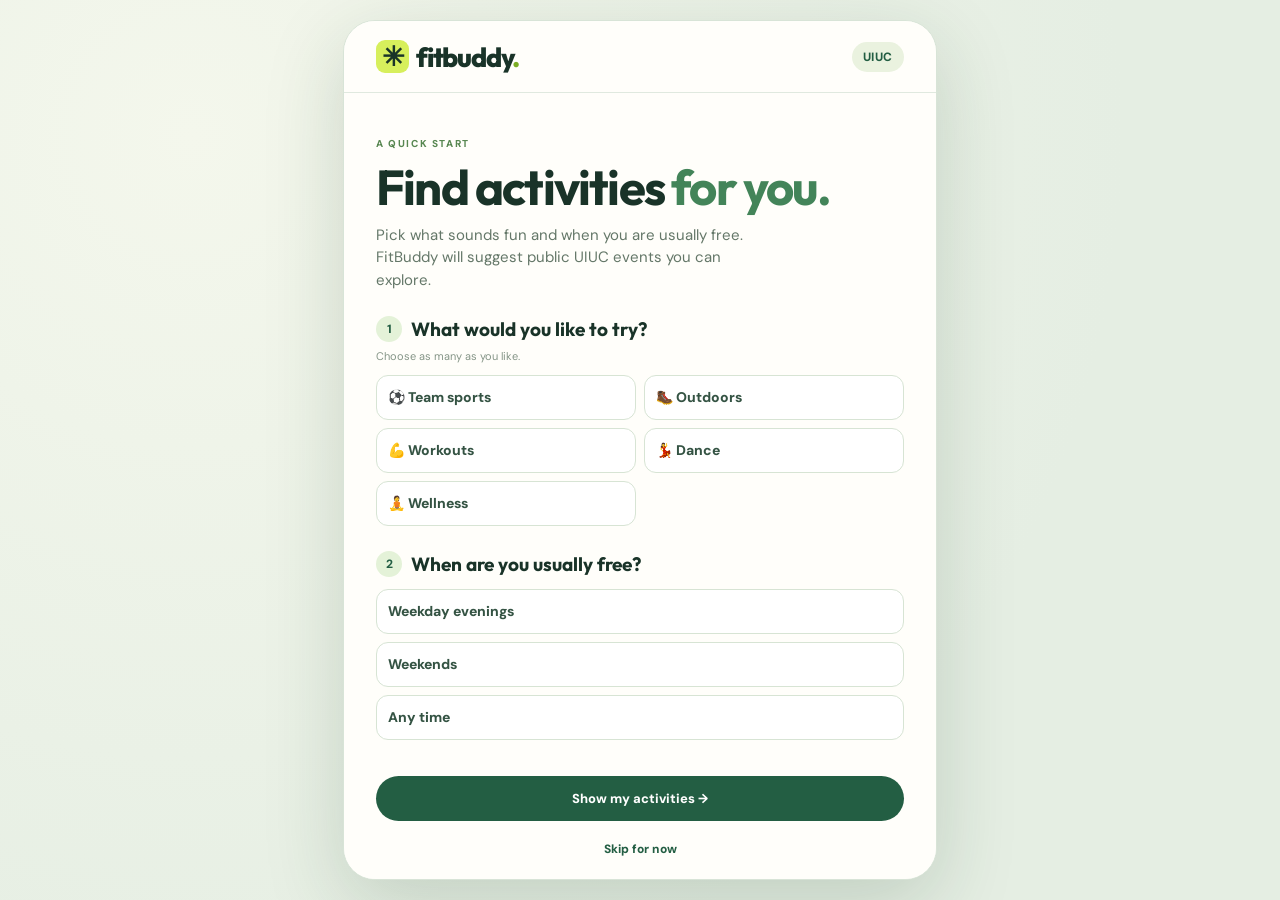
==== commit 6b084a8c: "Add FitBuddy interest survey and event recommendations" ====
--- a/calendar.html
+++ b/calendar.html
@@ -9,10 +9,10 @@
   <link rel="preconnect" href="https://fonts.googleapis.com">
   <link rel="preconnect" href="https://fonts.gstatic.com" crossorigin>
   <link href="https://fonts.googleapis.com/css2?family=DM+Sans:wght@400;500;600;700;800&family=Outfit:wght@500;600;700;800&display=swap" rel="stylesheet">
-  <link rel="stylesheet" href="styles.css?v=directory-1">
+  <link rel="stylesheet" href="styles.css?v=survey-1">
   <script src="club-directory.js?v=directory-1" defer></script>
-  <script src="public-events.js?v=public-events-1" defer></script>
-  <script src="script.js?v=public-events-1" defer></script>
+  <script src="public-events.js?v=survey-1" defer></script>
+  <script src="script.js?v=survey-1" defer></script>
 </head>
 <body>
   <div class="app-shell">
@@ -22,13 +22,49 @@
     </header>
 
     <main class="app-content">
+      <section class="survey-screen" id="survey-screen" aria-labelledby="survey-title" hidden>
+        <span class="eyebrow">A QUICK START</span>
+        <h1 id="survey-title">Find activities <em>for you.</em></h1>
+        <p class="survey-lead">Pick what sounds fun and when you are usually free. FitBuddy will suggest public UIUC events you can explore.</p>
+        <form id="survey-form">
+          <fieldset>
+            <legend><span>1</span> What would you like to try?</legend>
+            <p>Choose as many as you like.</p>
+            <div class="survey-options survey-interests">
+              <label><input type="checkbox" name="interest" value="team"><span>⚽ Team sports</span></label>
+              <label><input type="checkbox" name="interest" value="outdoors"><span>🥾 Outdoors</span></label>
+              <label><input type="checkbox" name="interest" value="fitness"><span>💪 Workouts</span></label>
+              <label><input type="checkbox" name="interest" value="dance"><span>💃 Dance</span></label>
+              <label><input type="checkbox" name="interest" value="wellness"><span>🧘 Wellness</span></label>
+            </div>
+          </fieldset>
+          <fieldset>
+            <legend><span>2</span> When are you usually free?</legend>
+            <div class="survey-options survey-availability">
+              <label><input type="radio" name="availability" value="weekday"><span>Weekday evenings</span></label>
+              <label><input type="radio" name="availability" value="weekend"><span>Weekends</span></label>
+              <label><input type="radio" name="availability" value="any"><span>Any time</span></label>
+            </div>
+          </fieldset>
+          <p class="survey-error" id="survey-error" role="alert"></p>
+          <button class="primary-button survey-submit" type="submit">Show my activities →</button>
+          <button class="survey-skip" id="survey-skip" type="button">Skip for now</button>
+        </form>
+        <p class="survey-privacy">Your answers stay in this browser. You can change them any time.</p>
+      </section>
       <section class="calendar-screen" data-screen="calendar" aria-labelledby="calendar-title">
         <div class="calendar-intro">
           <span class="eyebrow">UPCOMING AT UIUC</span>
           <h1 id="calendar-title">Find your next <em>event.</em></h1>
           <p>See what's happening, pick a day, and get the details.</p>
+          <button class="preferences-button" id="edit-preferences" type="button">Choose my interests ↗</button>
         </div>
         <div class="calendar-body">
+          <section class="recommendations" id="recommendations" aria-labelledby="recommendations-title" hidden>
+            <div class="recommendations-heading"><div><span class="eyebrow">BASED ON YOUR ANSWERS</span><h2 id="recommendations-title">Picked for you</h2></div><button id="change-preferences" type="button">Edit</button></div>
+            <p id="recommendations-note"></p>
+            <div class="recommendation-list" id="recommendation-list"></div>
+          </section>
           <div class="calendar-panel">
             <div class="calendar-toolbar"><button id="previous-month" type="button" aria-label="Previous month">‹</button><h2 id="calendar-month"></h2><button id="next-month" type="button" aria-label="Next month">›</button></div>
             <div class="calendar-weekdays" aria-hidden="true"><span>Sun</span><span>Mon</span><span>Tue</span><span>Wed</span><span>Thu</span><span>Fri</span><span>Sat</span></div>
@@ -41,7 +77,7 @@
           <div class="event-list" id="event-list"></div>
           <button class="load-more" id="show-more-events" type="button" hidden>Show more events</button>
           <div class="event-empty" id="event-empty" hidden><span aria-hidden="true">📅</span><h3>No events shown</h3><p>Browse OneIllinois for the latest activities.</p><a href="https://one.illinois.edu/events" target="_blank" rel="noopener noreferrer">Open OneIllinois events ↗</a></div>
-          <p class="calendar-source">Public club events from <a href="https://one.illinois.edu/events" target="_blank" rel="noopener noreferrer">OneIllinois ↗</a>, updated October 14, 2026. Some trips may be shared only with members. <a href="https://one.illinois.edu/outdooradventureclub/events/" target="_blank" rel="noopener noreferrer">Outdoor Adventure Club events ↗</a> Schedule checks use the busy times you add here. Joining may require sign-in.</p>
+          <p class="calendar-source">Public club events from <a href="https://one.illinois.edu/events" target="_blank" rel="noopener noreferrer">OneIllinois ↗</a>, updated October 16, 2026. Some trips may be shared only with members. <a href="https://one.illinois.edu/outdooradventureclub/events/" target="_blank" rel="noopener noreferrer">Outdoor Adventure Club events ↗</a> Schedule checks use the busy times you add here. Joining may require sign-in.</p>
         </div>
       </section>
 
--- a/styles.css
+++ b/styles.css
@@ -16,7 +16,41 @@
 .campus-pill { padding:7px 11px; border-radius:99px; background:#eaf2df; color:var(--green); font-size:11px; font-weight:800; letter-spacing:.6px; }
 .app-content { flex:1; min-height:0; overflow-y:auto; overscroll-behavior:contain; scrollbar-width:none; }
 .app-content::-webkit-scrollbar,.filter-row::-webkit-scrollbar { display:none; }
-[data-screen][hidden],#event-empty[hidden],#show-all-events[hidden] { display:none !important; }
+[data-screen][hidden],#survey-screen[hidden],#recommendations[hidden],.app-tabbar[hidden],#event-empty[hidden],#show-all-events[hidden] { display:none !important; }
+.survey-screen { padding:30px 22px 28px; background:#fffefa; }
+.survey-screen h1 { margin:10px 0 10px; font-size:39px; line-height:1.06; letter-spacing:-1.8px; }
+.survey-screen h1 em { color:#438459; font-style:normal; }
+.survey-lead { max-width:370px; color:#647768; font-size:13px; line-height:1.5; }
+.survey-screen fieldset { min-width:0; margin:25px 0 0; padding:0; border:0; }
+.survey-screen legend { display:flex; align-items:center; gap:9px; padding:0; font-family:Outfit,sans-serif; font-size:19px; font-weight:700; }
+.survey-screen legend span { display:grid; place-items:center; width:26px; height:26px; border-radius:50%; background:#e4f2d8; color:var(--green); font:800 12px 'DM Sans',sans-serif; }
+.survey-screen fieldset>p { margin:7px 0 10px; color:#859587; font-size:11px; }
+.survey-options { display:grid; gap:8px; margin-top:12px; }
+.survey-interests { grid-template-columns:repeat(2,minmax(0,1fr)); }
+.survey-options label { position:relative; display:block; min-width:0; cursor:pointer; }
+.survey-options input { position:absolute; width:1px; height:1px; opacity:0; }
+.survey-options label span { display:block; min-height:45px; padding:12px 11px; border:1px solid #d7e4d4; border-radius:12px; background:white; color:#345343; font-size:12px; font-weight:800; }
+.survey-options input:checked+span { border-color:var(--green); background:#e8f2dd; color:var(--green); box-shadow:inset 0 0 0 1px var(--green); }
+.survey-options input:focus-visible+span { outline:3px solid #8aba62; outline-offset:2px; }
+.survey-error { min-height:16px; margin:15px 0 5px; color:#b04b35; font-size:11px; font-weight:700; }
+.survey-submit { width:100%; }
+.survey-skip { display:block; width:100%; margin-top:10px; padding:10px; border:0; background:transparent; color:var(--green); font-size:12px; font-weight:800; }
+.survey-privacy { margin:17px 0 0; color:#829183; font-size:10px; line-height:1.5; text-align:center; }
+.preferences-button { margin-top:12px; padding:0; border:0; background:transparent; color:var(--green); font-size:11px; font-weight:800; text-decoration:underline; text-underline-offset:3px; }
+.recommendations { margin-bottom:23px; padding:16px; border:1px solid #cfe1c5; border-radius:18px; background:#f0f7e9; }
+.recommendations-heading { display:flex; align-items:end; justify-content:space-between; gap:10px; }
+.recommendations-heading h2 { margin:4px 0 0; font-size:23px; letter-spacing:-.6px; }
+.recommendations-heading button { padding:5px 0; border:0; background:transparent; color:var(--green); font-size:11px; font-weight:800; text-decoration:underline; }
+.recommendations>p { margin:8px 0 12px; color:#617763; font-size:11px; line-height:1.5; }
+.recommendation-list { display:grid; gap:9px; }
+.recommendation-card { padding:12px; border:1px solid #dae8d5; border-radius:13px; background:white; }
+.recommendation-why { color:#4c8a4e; font-size:9px; font-weight:800; letter-spacing:.7px; text-transform:uppercase; }
+.recommendation-card h3 { margin:5px 0 5px; font-size:15px; line-height:1.2; }
+.recommendation-card p { margin:2px 0; color:#68806d; font-size:11px; line-height:1.35; }
+.recommendation-card a,.recommended-clubs a { display:block; margin-top:8px; color:var(--green); font-size:11px; font-weight:800; text-decoration:underline; text-underline-offset:2px; }
+.recommended-clubs { padding:9px 2px 0; }
+.recommended-clubs h3 { margin:0 0 7px; font-size:15px; }
+.recommended-clubs a { margin:6px 0; }
 .calendar-intro { padding:27px 22px 22px; background:#fffefa; }
 .calendar-intro h1 { margin:10px 0 7px; font-size:39px; line-height:1.05; letter-spacing:-1.8px; }
 .calendar-intro h1 em { color:#438459; font-style:normal; }
@@ -152,6 +186,10 @@
 .busy-item button { border:0; background:none; color:#a66657; font-size:22px; }
 .no-busy-times { color:#849486; font-size:11px; }
 @media (min-width:501px) {
+  .survey-screen { padding:38px 32px 34px; }
+  .survey-screen h1 { font-size:49px; }
+  .survey-lead { font-size:15px; }
+  .survey-options label span { font-size:14px; }
   .app-header { height:72px; padding:0 32px; }
   .brand { font-size:27px; }
   .brand-mark { width:33px; height:33px; font-size:27px; }
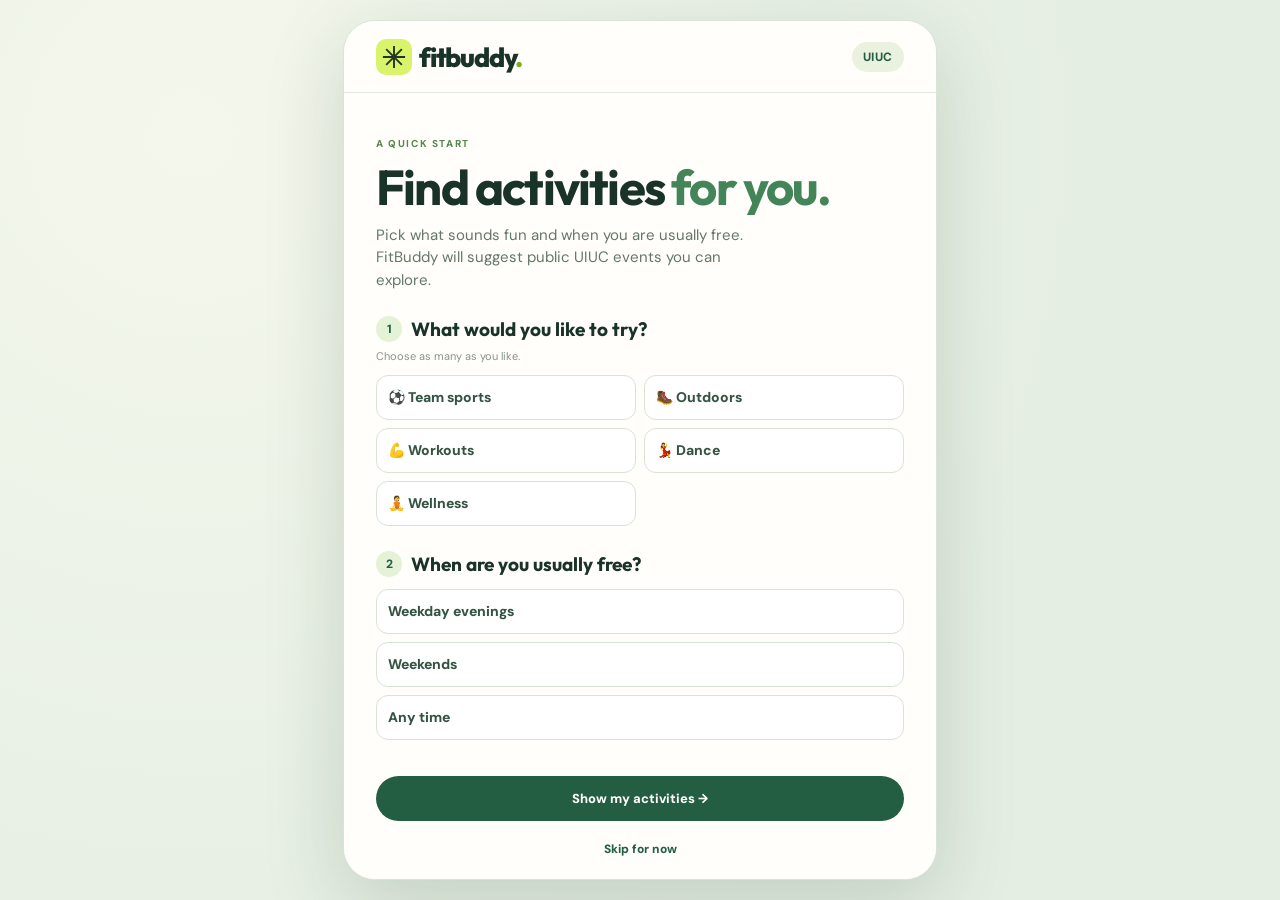
==== commit 52fb89cf: "Use new star logo for FitBuddy" ====
--- a/calendar.html
+++ b/calendar.html
@@ -6,10 +6,11 @@
   <meta name="theme-color" content="#f8faf5">
   <meta name="description" content="FitBuddy helps UIUC students discover sport and fitness clubs.">
   <title>FitBuddy — Discover UIUC clubs</title>
+  <link rel="icon" type="image/svg+xml" href="logo.svg?v=logo-1">
   <link rel="preconnect" href="https://fonts.googleapis.com">
   <link rel="preconnect" href="https://fonts.gstatic.com" crossorigin>
   <link href="https://fonts.googleapis.com/css2?family=DM+Sans:wght@400;500;600;700;800&family=Outfit:wght@500;600;700;800&display=swap" rel="stylesheet">
-  <link rel="stylesheet" href="styles.css?v=survey-1">
+  <link rel="stylesheet" href="styles.css?v=logo-1">
   <script src="club-directory.js?v=directory-1" defer></script>
   <script src="public-events.js?v=survey-1" defer></script>
   <script src="script.js?v=survey-1" defer></script>
@@ -17,7 +18,7 @@
 <body>
   <div class="app-shell">
     <header class="app-header">
-      <a class="brand" href="directory.html" aria-label="FitBuddy home"><span class="brand-mark" aria-hidden="true">✳</span><span>fitbuddy<span class="brand-dot">.</span></span></a>
+      <a class="brand" href="directory.html" aria-label="FitBuddy home"><img class="brand-mark" src="logo.svg?v=logo-1" alt="" width="32" height="32"><span>fitbuddy<span class="brand-dot">.</span></span></a>
       <span class="campus-pill">UIUC</span>
     </header>
 
--- a/styles.css
+++ b/styles.css
@@ -11,7 +11,7 @@
 .app-shell { display:flex; flex-direction:column; width:min(960px,66dvh,calc(100vw - 40px)); height:calc(100dvh - 40px); overflow:hidden; border:1px solid #d8e4d7; border-radius:32px; background:var(--bg); box-shadow:0 24px 80px rgba(29,67,41,.18); }
 .app-header { display:flex; flex:none; align-items:center; justify-content:space-between; height:65px; padding:0 22px; border-bottom:1px solid var(--line); background:#fffefa; }
 .brand { display:inline-flex; align-items:center; gap:7px; font-family:Outfit,sans-serif; font-size:23px; font-weight:800; letter-spacing:-1.2px; }
-.brand-mark { display:grid; place-items:center; width:28px; height:28px; border-radius:9px; background:#d7ef5c; font-size:23px; line-height:1; }
+.brand-mark { display:block; flex:none; width:32px; height:32px; }
 .brand-dot { color:#7bad24; }
 .campus-pill { padding:7px 11px; border-radius:99px; background:#eaf2df; color:var(--green); font-size:11px; font-weight:800; letter-spacing:.6px; }
 .app-content { flex:1; min-height:0; overflow-y:auto; overscroll-behavior:contain; scrollbar-width:none; }
@@ -192,7 +192,7 @@
   .survey-options label span { font-size:14px; }
   .app-header { height:72px; padding:0 32px; }
   .brand { font-size:27px; }
-  .brand-mark { width:33px; height:33px; font-size:27px; }
+  .brand-mark { width:36px; height:36px; }
   .campus-pill { font-size:12px; }
   .calendar-intro { padding:34px 32px 27px; }
   .calendar-intro h1 { font-size:clamp(44px,4.6dvh,62px); }
